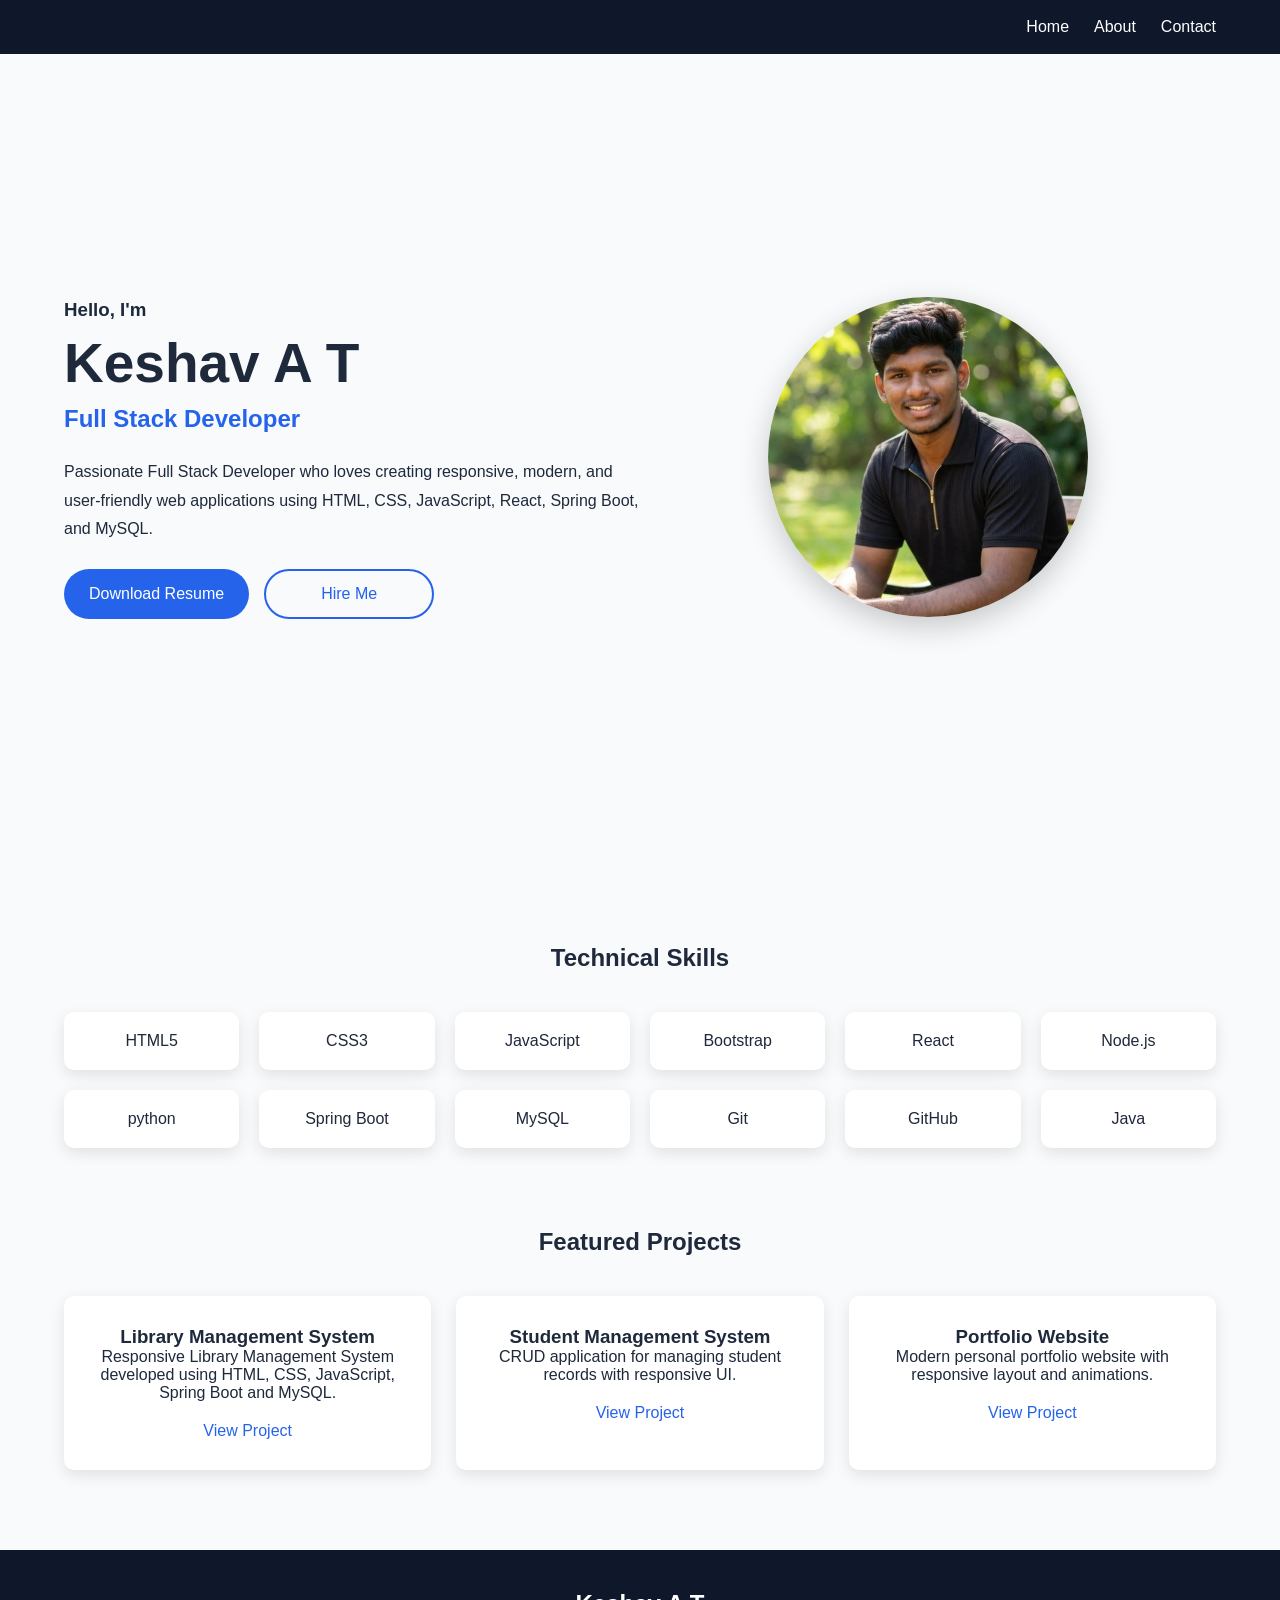
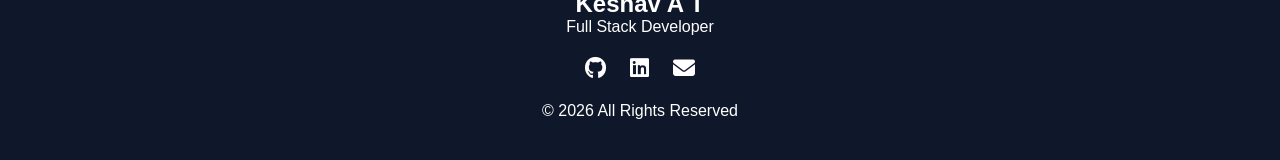
==== index.html @ 978ce95f "Initial commit" ====
<!DOCTYPE html>
<html lang="en">

<head>

<meta charset="UTF-8">
<meta name="viewport" content="width=device-width, initial-scale=1.0">

<title>Keshav Portfolio</title>

<link rel="stylesheet" href="css/style.css">

<link
href="https://cdnjs.cloudflare.com/ajax/libs/font-awesome/6.6.0/css/all.min.css"
rel="stylesheet">

</head>

<body>

<header>

<nav>
    <h2 class="logo">                    <span></span></h2>

    <ul class="nav-links">
        <li><a href="index.html" class="active">Home</a></li>
        <li><a href="about.html">About</a></li>
        <li><a href="contact.html">Contact</a></li>
    </ul>
</nav>

</header>

<section class="hero">

    <div class="hero-text">

        <h3>Hello, I'm</h3>

        <h1>Keshav A T</h1>

        <h2>Full Stack Developer</h2>

        <p>
            Passionate Full Stack Developer who loves creating responsive,
            modern, and user-friendly web applications using HTML, CSS,
            JavaScript, React, Spring Boot, and MySQL.
        </p>

        <div class="buttons">
            <a href="#" class="btn">Download Resume</a>
            <a href="contact.html" class="btn2">Hire Me</a>
        </div>

    </div>

    <div class="hero-image">
        <img src="images/profile.jpg" alt="Keshav">
    </div>

</section>


<section class="skills">

<h2>Technical Skills</h2>

<div class="skill-box">

<div class="skill">HTML5</div>

<div class="skill">CSS3</div>

<div class="skill">JavaScript</div>

<div class="skill">Bootstrap</div>

<div class="skill">React</div>

<div class="skill">Node.js</div>

<div class="skill">python</div>

<div class="skill">Spring Boot</div>

<div class="skill">MySQL</div>

<div class="skill">Git</div>

<div class="skill">GitHub</div>

<div class="skill">Java</div>

</div>

</section>


<section class="projects">

<h2>Featured Projects</h2>

<div class="project-container">

<div class="card">

<h3>Library Management System</h3>

<p>
Responsive Library Management System developed using HTML,
CSS, JavaScript, Spring Boot and MySQL.
</p>

<a href="#">View Project</a>

</div>

<div class="card">

<h3>Student Management System</h3>

<p>
CRUD application for managing student records with responsive UI.
</p>

<a href="#">View Project</a>

</div>

<div class="card">

<h3>Portfolio Website</h3>

<p>
Modern personal portfolio website with responsive layout and animations.
</p>

<a href="#">View Project</a>

</div>

</div>

</section>

<footer>

<h2>Keshav A T</h2>

<p>Full Stack Developer</p>

<div class="social">

<a href="#"><i class="fab fa-github"></i></a>

<a href="#"><i class="fab fa-linkedin"></i></a>

<a href="#"><i class="fas fa-envelope"></i></a>

</div>

<p>© 2026 All Rights Reserved</p>

</footer>

</body>

</html>
---- css/style.css ----
*{
    margin:0;
    padding:0;
    box-sizing:border-box;
    scroll-behavior:smooth;
    font-family:Arial, Helvetica, sans-serif;
}

body{
    background:#f8fafc;
    color:#1e293b;
}

header{
    background:#0f172a;
    position:sticky;
    top:0;
    z-index:1000;
}

nav{
    width:90%;
    margin:auto;
    display:flex;
    justify-content:space-between;
    align-items:center;
    padding:18px 0;
}

.logo{
    color:white;
}

.logo span{
    color:#38bdf8;
}

.nav-links{
    display:flex;
    list-style:none;
}

.nav-links li{
    margin-left:25px;
}

.nav-links a{
    color:white;
    text-decoration:none;
    transition:.3s;
}

.nav-links a:hover,
.active{
    color:#38bdf8;
}

.hero{
    display:flex;
    justify-content:space-between;
    align-items:center;
    width:90%;
    margin:auto;
    min-height:90vh;
    flex-wrap:wrap;
}

.hero-text{
    flex:1;
}

.hero-text h1{
    font-size:55px;
    margin:10px 0;
}

.hero-text h2{
    color:#2563eb;
}

.hero-text p{
    margin:25px 0;
    line-height:1.8;
}

.hero-image{
    flex:1;
    text-align:center;
}

.hero-image img{
    width:320px;
    border-radius:50%;
    box-shadow:0 10px 30px rgba(0,0,0,.2);
}

.buttons{
    display:flex;
    gap:15px;
    flex-wrap:wrap;
    align-items:center;
}

.btn,
.btn2{
    display:inline-flex;
    justify-content:center;
    align-items:center;
    min-width:170px;
    height:50px;
    text-decoration:none;
    border-radius:30px;
    padding:0 25px;
}

.btn{
    background:#2563eb;
    color:white;
}

.btn2{
    border:2px solid #2563eb;
    color:#2563eb;
}

.skills,
.projects{
    width:90%;
    margin:80px auto;
    text-align:center;
}

.skill-box{
    display:grid;
    grid-template-columns:repeat(auto-fit,minmax(150px,1fr));
    gap:20px;
    margin-top:40px;
}

.skill{
    background:white;
    padding:20px;
    border-radius:10px;
    box-shadow:0 5px 15px rgba(0,0,0,.1);
    transition:.3s;
}

.skill:hover,
.card:hover{
    transform:translateY(-8px);
}

.project-container{
    display:grid;
    grid-template-columns:repeat(auto-fit,minmax(280px,1fr));
    gap:25px;
    margin-top:40px;
}

.card{
    background:white;
    padding:30px;
    border-radius:10px;
    box-shadow:0 5px 15px rgba(0,0,0,.1);
    transition:.3s;
}

.card a{
    display:inline-block;
    margin-top:20px;
    color:#2563eb;
    text-decoration:none;
}

footer{
    background:#0f172a;
    color:white;
    text-align:center;
    padding:40px 20px;
}

.social{
    margin:20px 0;
}

.social a{
    color:white;
    margin:0 10px;
    font-size:22px;
}


@media (max-width:768px){

.hero{
    flex-direction:column-reverse;
    justify-content:center;
    align-items:center;
    text-align:center;
    padding:50px 20px;
    gap:40px;
}

.hero-text{
    width:100%;
}

.hero-image{
    width:100%;
}

.hero-image img{
    width:250px;
    max-width:100%;
}

.buttons{
    justify-content:center;
}

}
/* Contact Page */

.contact-section{

width:90%;

margin:70px auto;

text-align:center;

}

.contact-section h1{

font-size:40px;

margin-bottom:10px;

}

.contact-section p{

color:#555;

margin-bottom:40px;

}

.contact-container{

display:grid;

grid-template-columns:1fr 1fr;

gap:40px;

align-items:start;

}

.contact-info{

background:white;

padding:30px;

border-radius:15px;

box-shadow:0 5px 15px rgba(0,0,0,.1);

text-align:left;

}

.contact-info h2{

margin-bottom:20px;

color:#2563eb;

}

.contact-info p{

margin:20px 0;

font-size:18px;

}

.contact-info i{

color:#2563eb;

margin-right:10px;

width:25px;

}

.contact-form{

background:white;

padding:30px;

border-radius:15px;

box-shadow:0 5px 15px rgba(0,0,0,.1);

}

.contact-form form{

display:flex;

flex-direction:column;

}

.contact-form input,

.contact-form textarea{

padding:15px;

margin-bottom:20px;

border:1px solid #ddd;

border-radius:8px;

font-size:16px;

}

.contact-form input:focus,

.contact-form textarea:focus{

outline:none;

border-color:#2563eb;

}

.contact-form button{

background:#2563eb;

color:white;

padding:15px;

border:none;

border-radius:8px;

font-size:17px;

cursor:pointer;

transition:.3s;

}

.contact-form button:hover{

background:#1d4ed8;

}

@media(max-width:768px){

.contact-container{

grid-template-columns:1fr;

}

}
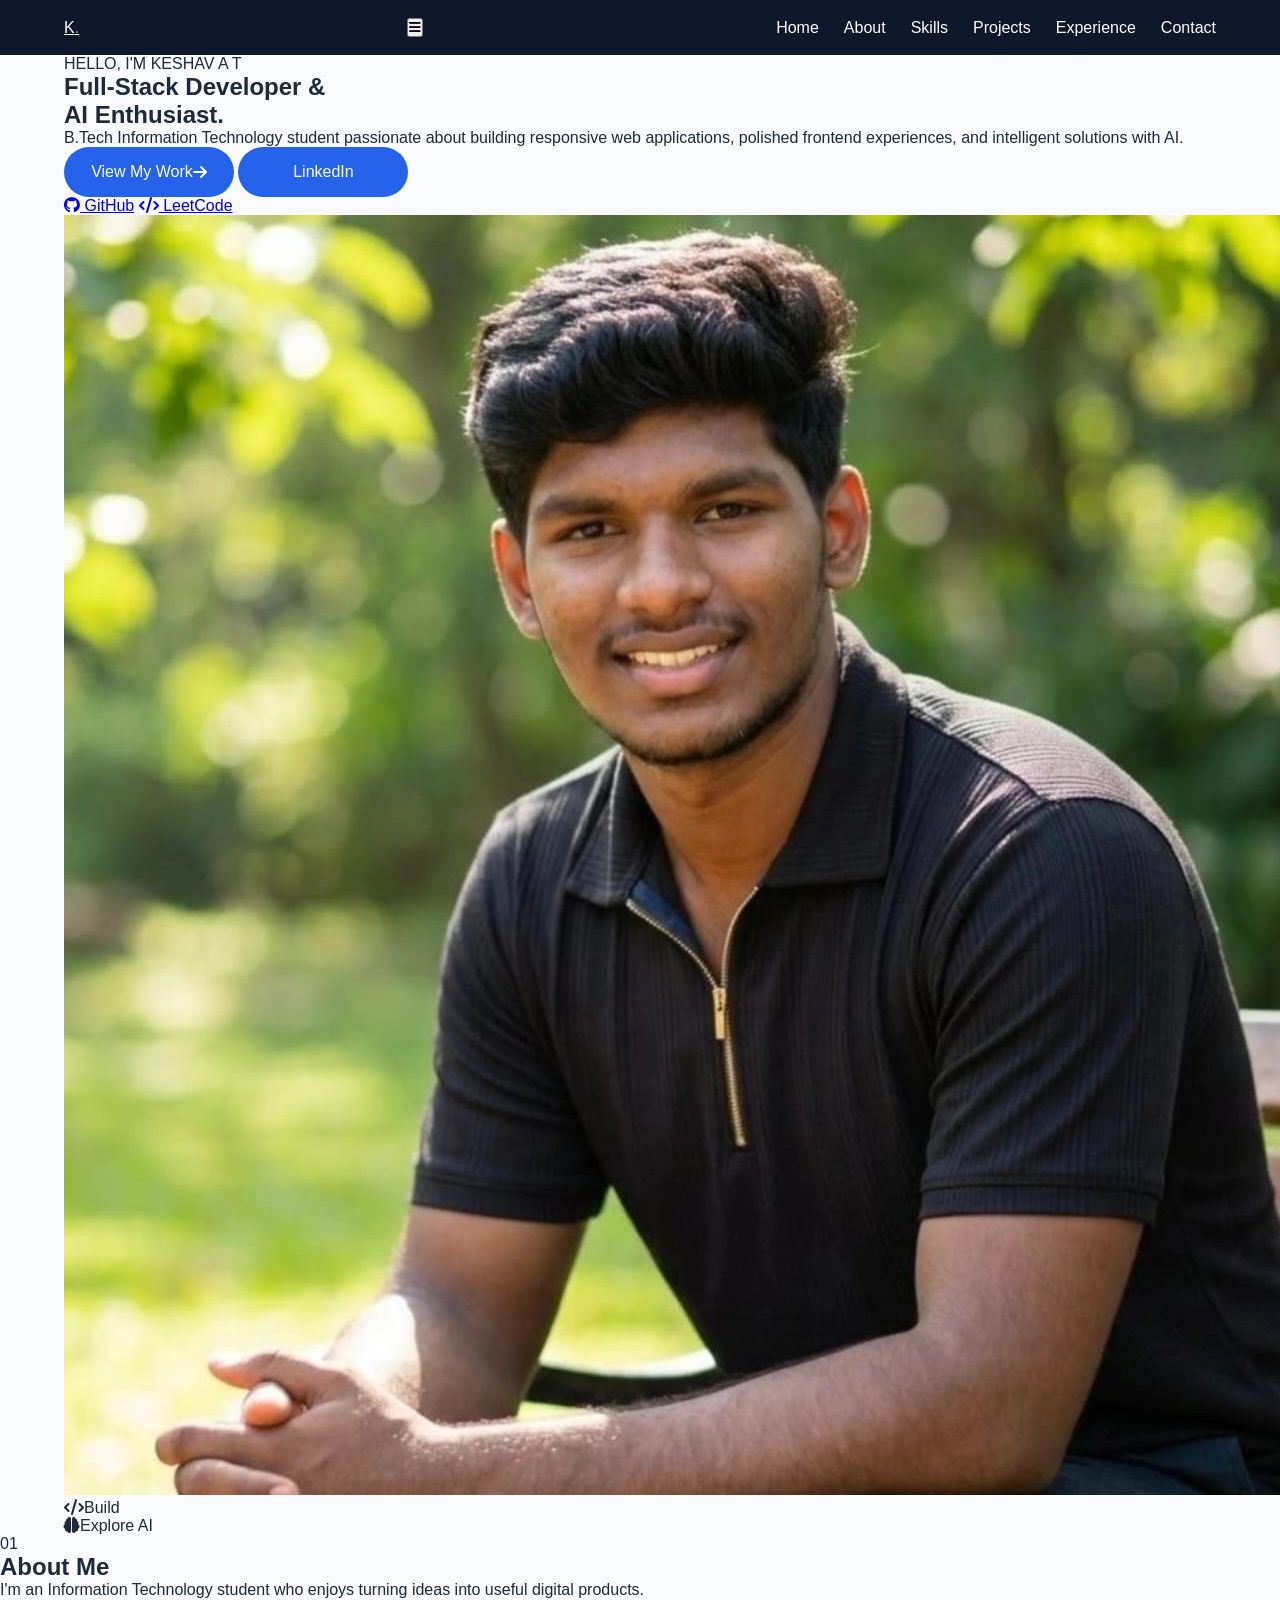
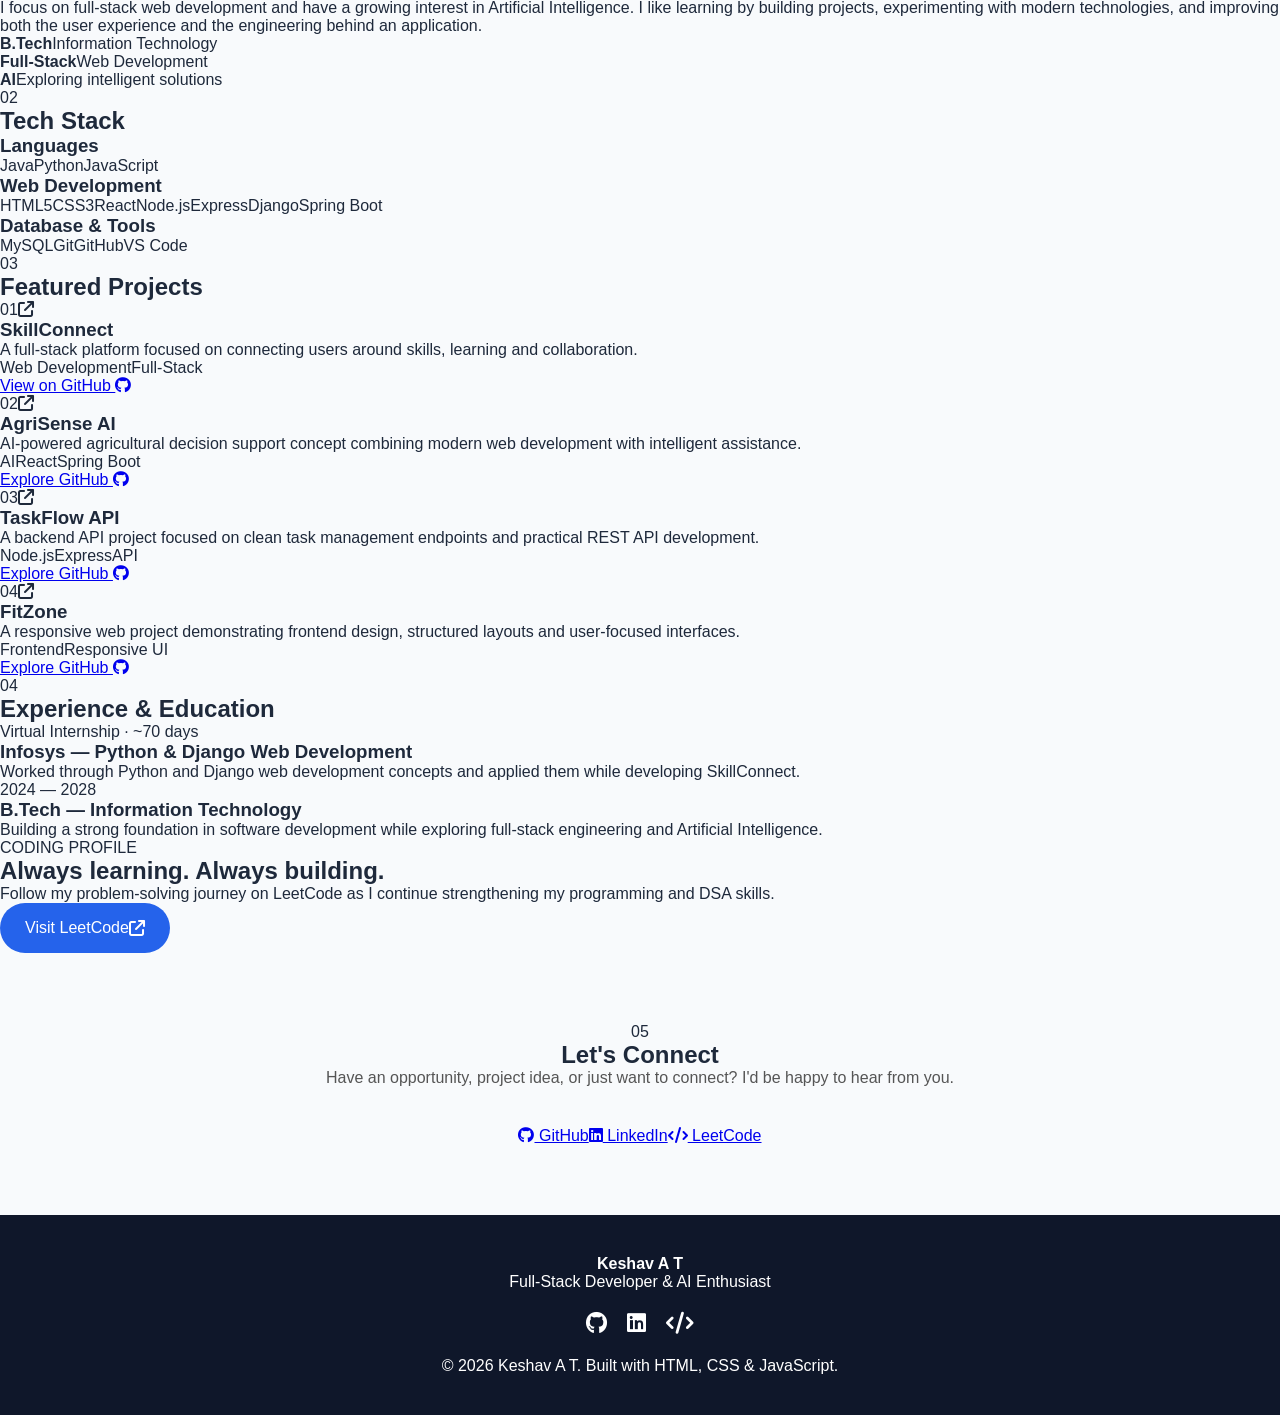
==== commit df443b2b: "feat: redesign portfolio homepage" ====
--- a/index.html
+++ b/index.html
@@ -1,169 +1,137 @@
 <!DOCTYPE html>
 <html lang="en">
+<head>
+  <meta charset="UTF-8">
+  <meta name="viewport" content="width=device-width, initial-scale=1.0">
+  <meta name="description" content="Keshav A T — Full-Stack Developer & AI Enthusiast. B.Tech Information Technology student building modern web applications and AI-powered solutions.">
+  <title>Keshav A T | Full-Stack Developer & AI Enthusiast</title>
+  <link rel="preconnect" href="https://fonts.googleapis.com">
+  <link rel="preconnect" href="https://fonts.gstatic.com" crossorigin>
+  <link href="https://fonts.googleapis.com/css2?family=Inter:wght@400;500;600;700;800&family=Space+Grotesk:wght@500;600;700&display=swap" rel="stylesheet">
+  <link rel="stylesheet" href="https://cdnjs.cloudflare.com/ajax/libs/font-awesome/6.6.0/css/all.min.css">
+  <link rel="stylesheet" href="css/style.css">
+</head>
+<body>
+  <header class="site-header">
+    <nav class="nav container">
+      <a class="logo" href="#home">K<span>.</span></a>
+      <button class="menu-toggle" aria-label="Open menu"><i class="fas fa-bars"></i></button>
+      <ul class="nav-links">
+        <li><a class="active" href="#home">Home</a></li>
+        <li><a href="#about">About</a></li>
+        <li><a href="#skills">Skills</a></li>
+        <li><a href="#projects">Projects</a></li>
+        <li><a href="#experience">Experience</a></li>
+        <li><a href="#contact">Contact</a></li>
+      </ul>
+    </nav>
+  </header>
 
-<head>
+  <main>
+    <section id="home" class="hero container">
+      <div class="hero-copy">
+        <p class="eyebrow">HELLO, I'M KESHAV A T</p>
+        <h1>Full-Stack Developer <span>&amp;</span><br>AI Enthusiast.</h1>
+        <p class="hero-description">B.Tech Information Technology student passionate about building responsive web applications, polished frontend experiences, and intelligent solutions with AI.</p>
+        <div class="hero-actions">
+          <a href="#projects" class="btn primary">View My Work <i class="fas fa-arrow-right"></i></a>
+          <a href="https://www.linkedin.com/in/keshav-thangaraj/" target="_blank" rel="noopener" class="btn secondary">LinkedIn</a>
+        </div>
+        <div class="quick-links">
+          <a href="https://github.com/keshav1407" target="_blank" rel="noopener"><i class="fab fa-github"></i> GitHub</a>
+          <a href="https://leetcode.com/u/itz_kshvx_7/" target="_blank" rel="noopener"><i class="fas fa-code"></i> LeetCode</a>
+        </div>
+      </div>
+      <div class="hero-visual">
+        <div class="glow"></div>
+        <div class="profile-frame">
+          <img src="images/profile.jpg" alt="Keshav A T">
+        </div>
+        <div class="floating-card card-one"><i class="fas fa-code"></i><span>Build</span></div>
+        <div class="floating-card card-two"><i class="fas fa-brain"></i><span>Explore AI</span></div>
+      </div>
+    </section>
 
-<meta charset="UTF-8">
-<meta name="viewport" content="width=device-width, initial-scale=1.0">
+    <section id="about" class="section container">
+      <div class="section-heading"><span>01</span><h2>About Me</h2></div>
+      <div class="about-grid">
+        <div>
+          <p class="lead">I'm an Information Technology student who enjoys turning ideas into useful digital products.</p>
+          <p>I focus on full-stack web development and have a growing interest in Artificial Intelligence. I like learning by building projects, experimenting with modern technologies, and improving both the user experience and the engineering behind an application.</p>
+        </div>
+        <div class="about-stats">
+          <div><strong>B.Tech</strong><span>Information Technology</span></div>
+          <div><strong>Full-Stack</strong><span>Web Development</span></div>
+          <div><strong>AI</strong><span>Exploring intelligent solutions</span></div>
+        </div>
+      </div>
+    </section>
 
-<title>Keshav Portfolio</title>
+    <section id="skills" class="section container">
+      <div class="section-heading"><span>02</span><h2>Tech Stack</h2></div>
+      <div class="skills-grid">
+        <div class="skill-group"><h3>Languages</h3><div class="chips"><span>Java</span><span>Python</span><span>JavaScript</span></div></div>
+        <div class="skill-group"><h3>Web Development</h3><div class="chips"><span>HTML5</span><span>CSS3</span><span>React</span><span>Node.js</span><span>Express</span><span>Django</span><span>Spring Boot</span></div></div>
+        <div class="skill-group"><h3>Database & Tools</h3><div class="chips"><span>MySQL</span><span>Git</span><span>GitHub</span><span>VS Code</span></div></div>
+      </div>
+    </section>
 
-<link rel="stylesheet" href="css/style.css">
+    <section id="projects" class="section container">
+      <div class="section-heading"><span>03</span><h2>Featured Projects</h2></div>
+      <div class="project-grid">
+        <article class="project-card featured">
+          <div class="project-top"><span class="project-number">01</span><i class="fas fa-arrow-up-right-from-square"></i></div>
+          <h3>SkillConnect</h3>
+          <p>A full-stack platform focused on connecting users around skills, learning and collaboration.</p>
+          <div class="project-tags"><span>Web Development</span><span>Full-Stack</span></div>
+          <a href="https://github.com/keshav1407/skillconnect" target="_blank" rel="noopener">View on GitHub <i class="fab fa-github"></i></a>
+        </article>
+        <article class="project-card">
+          <div class="project-top"><span class="project-number">02</span><i class="fas fa-arrow-up-right-from-square"></i></div>
+          <h3>AgriSense AI</h3>
+          <p>AI-powered agricultural decision support concept combining modern web development with intelligent assistance.</p>
+          <div class="project-tags"><span>AI</span><span>React</span><span>Spring Boot</span></div>
+          <a href="https://github.com/keshav1407" target="_blank" rel="noopener">Explore GitHub <i class="fab fa-github"></i></a>
+        </article>
+        <article class="project-card">
+          <div class="project-top"><span class="project-number">03</span><i class="fas fa-arrow-up-right-from-square"></i></div>
+          <h3>TaskFlow API</h3>
+          <p>A backend API project focused on clean task management endpoints and practical REST API development.</p>
+          <div class="project-tags"><span>Node.js</span><span>Express</span><span>API</span></div>
+          <a href="https://github.com/keshav1407" target="_blank" rel="noopener">Explore GitHub <i class="fab fa-github"></i></a>
+        </article>
+        <article class="project-card">
+          <div class="project-top"><span class="project-number">04</span><i class="fas fa-arrow-up-right-from-square"></i></div>
+          <h3>FitZone</h3>
+          <p>A responsive web project demonstrating frontend design, structured layouts and user-focused interfaces.</p>
+          <div class="project-tags"><span>Frontend</span><span>Responsive UI</span></div>
+          <a href="https://github.com/keshav1407" target="_blank" rel="noopener">Explore GitHub <i class="fab fa-github"></i></a>
+        </article>
+      </div>
+    </section>
 
-<link
-href="https://cdnjs.cloudflare.com/ajax/libs/font-awesome/6.6.0/css/all.min.css"
-rel="stylesheet">
+    <section id="experience" class="section container">
+      <div class="section-heading"><span>04</span><h2>Experience & Education</h2></div>
+      <div class="timeline">
+        <article class="timeline-item"><div class="timeline-dot"></div><div><span class="muted">Virtual Internship · ~70 days</span><h3>Infosys — Python & Django Web Development</h3><p>Worked through Python and Django web development concepts and applied them while developing SkillConnect.</p></div></article>
+        <article class="timeline-item"><div class="timeline-dot"></div><div><span class="muted">2024 — 2028</span><h3>B.Tech — Information Technology</h3><p>Building a strong foundation in software development while exploring full-stack engineering and Artificial Intelligence.</p></div></article>
+      </div>
+    </section>
 
-</head>
+    <section class="section container coding-section">
+      <div class="coding-card">
+        <div><span class="eyebrow">CODING PROFILE</span><h2>Always learning. Always building.</h2><p>Follow my problem-solving journey on LeetCode as I continue strengthening my programming and DSA skills.</p></div>
+        <a class="btn primary" href="https://leetcode.com/u/itz_kshvx_7/" target="_blank" rel="noopener">Visit LeetCode <i class="fas fa-arrow-up-right-from-square"></i></a>
+      </div>
+    </section>
 
-<body>
+    <section id="contact" class="section container contact-section">
+      <div class="section-heading"><span>05</span><h2>Let's Connect</h2></div>
+      <div class="contact-card"><p>Have an opportunity, project idea, or just want to connect? I'd be happy to hear from you.</p><div class="contact-links"><a href="https://github.com/keshav1407" target="_blank" rel="noopener"><i class="fab fa-github"></i> GitHub</a><a href="https://www.linkedin.com/in/keshav-thangaraj/" target="_blank" rel="noopener"><i class="fab fa-linkedin"></i> LinkedIn</a><a href="https://leetcode.com/u/itz_kshvx_7/" target="_blank" rel="noopener"><i class="fas fa-code"></i> LeetCode</a></div></div>
+    </section>
+  </main>
 
-<header>
-
-<nav>
-    <h2 class="logo">                    <span></span></h2>
-
-    <ul class="nav-links">
-        <li><a href="index.html" class="active">Home</a></li>
-        <li><a href="about.html">About</a></li>
-        <li><a href="contact.html">Contact</a></li>
-    </ul>
-</nav>
-
-</header>
-
-<section class="hero">
-
-    <div class="hero-text">
-
-        <h3>Hello, I'm</h3>
-
-        <h1>Keshav A T</h1>
-
-        <h2>Full Stack Developer</h2>
-
-        <p>
-            Passionate Full Stack Developer who loves creating responsive,
-            modern, and user-friendly web applications using HTML, CSS,
-            JavaScript, React, Spring Boot, and MySQL.
-        </p>
-
-        <div class="buttons">
-            <a href="#" class="btn">Download Resume</a>
-            <a href="contact.html" class="btn2">Hire Me</a>
-        </div>
-
-    </div>
-
-    <div class="hero-image">
-        <img src="images/profile.jpg" alt="Keshav">
-    </div>
-
-</section>
-
-
-<section class="skills">
-
-<h2>Technical Skills</h2>
-
-<div class="skill-box">
-
-<div class="skill">HTML5</div>
-
-<div class="skill">CSS3</div>
-
-<div class="skill">JavaScript</div>
-
-<div class="skill">Bootstrap</div>
-
-<div class="skill">React</div>
-
-<div class="skill">Node.js</div>
-
-<div class="skill">python</div>
-
-<div class="skill">Spring Boot</div>
-
-<div class="skill">MySQL</div>
-
-<div class="skill">Git</div>
-
-<div class="skill">GitHub</div>
-
-<div class="skill">Java</div>
-
-</div>
-
-</section>
-
-
-<section class="projects">
-
-<h2>Featured Projects</h2>
-
-<div class="project-container">
-
-<div class="card">
-
-<h3>Library Management System</h3>
-
-<p>
-Responsive Library Management System developed using HTML,
-CSS, JavaScript, Spring Boot and MySQL.
-</p>
-
-<a href="#">View Project</a>
-
-</div>
-
-<div class="card">
-
-<h3>Student Management System</h3>
-
-<p>
-CRUD application for managing student records with responsive UI.
-</p>
-
-<a href="#">View Project</a>
-
-</div>
-
-<div class="card">
-
-<h3>Portfolio Website</h3>
-
-<p>
-Modern personal portfolio website with responsive layout and animations.
-</p>
-
-<a href="#">View Project</a>
-
-</div>
-
-</div>
-
-</section>
-
-<footer>
-
-<h2>Keshav A T</h2>
-
-<p>Full Stack Developer</p>
-
-<div class="social">
-
-<a href="#"><i class="fab fa-github"></i></a>
-
-<a href="#"><i class="fab fa-linkedin"></i></a>
-
-<a href="#"><i class="fas fa-envelope"></i></a>
-
-</div>
-
-<p>© 2026 All Rights Reserved</p>
-
-</footer>
-
+  <footer><div class="container footer-inner"><div><strong>Keshav A T</strong><p>Full-Stack Developer & AI Enthusiast</p></div><div class="social"><a href="https://github.com/keshav1407" target="_blank" rel="noopener"><i class="fab fa-github"></i></a><a href="https://www.linkedin.com/in/keshav-thangaraj/" target="_blank" rel="noopener"><i class="fab fa-linkedin"></i></a><a href="https://leetcode.com/u/itz_kshvx_7/" target="_blank" rel="noopener"><i class="fas fa-code"></i></a></div></div><p class="copyright">© 2026 Keshav A T. Built with HTML, CSS & JavaScript.</p></footer>
+  <script src="js/script.js"></script>
 </body>
-
 </html>
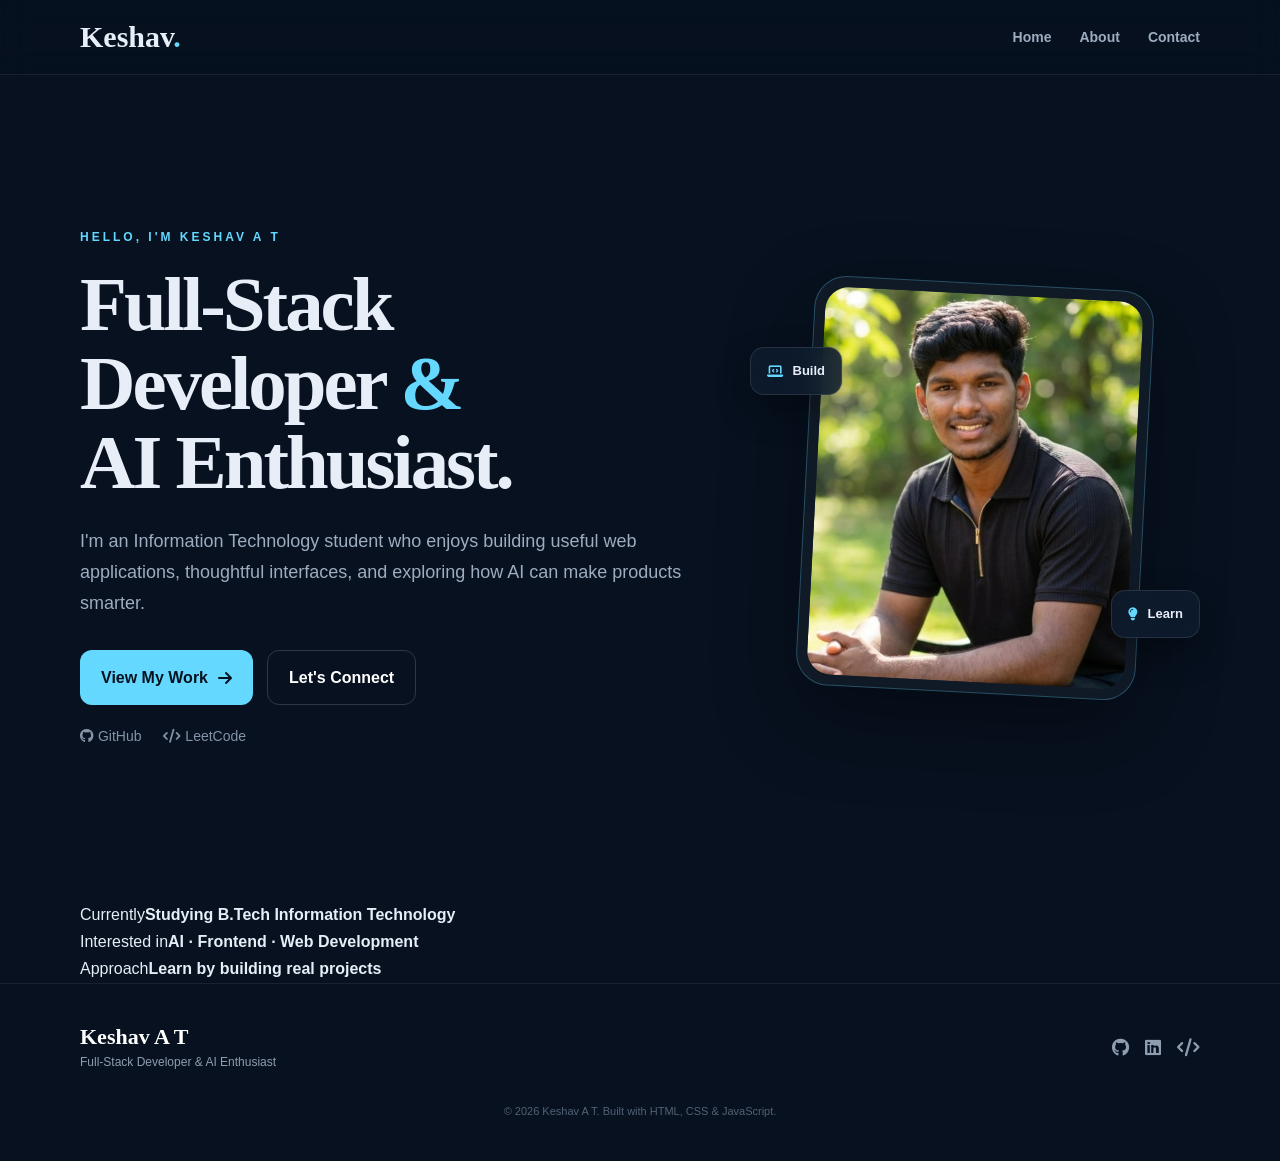
==== commit 096634fe: "redesign: make home a dedicated light-theme page" ====
--- a/index.html
+++ b/index.html
@@ -3,135 +3,20 @@
 <head>
   <meta charset="UTF-8">
   <meta name="viewport" content="width=device-width, initial-scale=1.0">
-  <meta name="description" content="Keshav A T — Full-Stack Developer & AI Enthusiast. B.Tech Information Technology student building modern web applications and AI-powered solutions.">
-  <title>Keshav A T | Full-Stack Developer & AI Enthusiast</title>
+  <meta name="description" content="Keshav A T — Full-Stack Developer & AI Enthusiast.">
+  <title>Keshav A T | Home</title>
   <link rel="preconnect" href="https://fonts.googleapis.com">
   <link rel="preconnect" href="https://fonts.gstatic.com" crossorigin>
-  <link href="https://fonts.googleapis.com/css2?family=Inter:wght@400;500;600;700;800&family=Space+Grotesk:wght@500;600;700&display=swap" rel="stylesheet">
+  <link href="https://fonts.googleapis.com/css2?family=DM+Sans:wght@400;500;600;700&family=Manrope:wght@600;700;800&display=swap" rel="stylesheet">
   <link rel="stylesheet" href="https://cdnjs.cloudflare.com/ajax/libs/font-awesome/6.6.0/css/all.min.css">
   <link rel="stylesheet" href="css/style.css">
 </head>
 <body>
-  <header class="site-header">
-    <nav class="nav container">
-      <a class="logo" href="#home">K<span>.</span></a>
-      <button class="menu-toggle" aria-label="Open menu"><i class="fas fa-bars"></i></button>
-      <ul class="nav-links">
-        <li><a class="active" href="#home">Home</a></li>
-        <li><a href="#about">About</a></li>
-        <li><a href="#skills">Skills</a></li>
-        <li><a href="#projects">Projects</a></li>
-        <li><a href="#experience">Experience</a></li>
-        <li><a href="#contact">Contact</a></li>
-      </ul>
-    </nav>
-  </header>
-
-  <main>
-    <section id="home" class="hero container">
-      <div class="hero-copy">
-        <p class="eyebrow">HELLO, I'M KESHAV A T</p>
-        <h1>Full-Stack Developer <span>&amp;</span><br>AI Enthusiast.</h1>
-        <p class="hero-description">B.Tech Information Technology student passionate about building responsive web applications, polished frontend experiences, and intelligent solutions with AI.</p>
-        <div class="hero-actions">
-          <a href="#projects" class="btn primary">View My Work <i class="fas fa-arrow-right"></i></a>
-          <a href="https://www.linkedin.com/in/keshav-thangaraj/" target="_blank" rel="noopener" class="btn secondary">LinkedIn</a>
-        </div>
-        <div class="quick-links">
-          <a href="https://github.com/keshav1407" target="_blank" rel="noopener"><i class="fab fa-github"></i> GitHub</a>
-          <a href="https://leetcode.com/u/itz_kshvx_7/" target="_blank" rel="noopener"><i class="fas fa-code"></i> LeetCode</a>
-        </div>
-      </div>
-      <div class="hero-visual">
-        <div class="glow"></div>
-        <div class="profile-frame">
-          <img src="images/profile.jpg" alt="Keshav A T">
-        </div>
-        <div class="floating-card card-one"><i class="fas fa-code"></i><span>Build</span></div>
-        <div class="floating-card card-two"><i class="fas fa-brain"></i><span>Explore AI</span></div>
-      </div>
-    </section>
-
-    <section id="about" class="section container">
-      <div class="section-heading"><span>01</span><h2>About Me</h2></div>
-      <div class="about-grid">
-        <div>
-          <p class="lead">I'm an Information Technology student who enjoys turning ideas into useful digital products.</p>
-          <p>I focus on full-stack web development and have a growing interest in Artificial Intelligence. I like learning by building projects, experimenting with modern technologies, and improving both the user experience and the engineering behind an application.</p>
-        </div>
-        <div class="about-stats">
-          <div><strong>B.Tech</strong><span>Information Technology</span></div>
-          <div><strong>Full-Stack</strong><span>Web Development</span></div>
-          <div><strong>AI</strong><span>Exploring intelligent solutions</span></div>
-        </div>
-      </div>
-    </section>
-
-    <section id="skills" class="section container">
-      <div class="section-heading"><span>02</span><h2>Tech Stack</h2></div>
-      <div class="skills-grid">
-        <div class="skill-group"><h3>Languages</h3><div class="chips"><span>Java</span><span>Python</span><span>JavaScript</span></div></div>
-        <div class="skill-group"><h3>Web Development</h3><div class="chips"><span>HTML5</span><span>CSS3</span><span>React</span><span>Node.js</span><span>Express</span><span>Django</span><span>Spring Boot</span></div></div>
-        <div class="skill-group"><h3>Database & Tools</h3><div class="chips"><span>MySQL</span><span>Git</span><span>GitHub</span><span>VS Code</span></div></div>
-      </div>
-    </section>
-
-    <section id="projects" class="section container">
-      <div class="section-heading"><span>03</span><h2>Featured Projects</h2></div>
-      <div class="project-grid">
-        <article class="project-card featured">
-          <div class="project-top"><span class="project-number">01</span><i class="fas fa-arrow-up-right-from-square"></i></div>
-          <h3>SkillConnect</h3>
-          <p>A full-stack platform focused on connecting users around skills, learning and collaboration.</p>
-          <div class="project-tags"><span>Web Development</span><span>Full-Stack</span></div>
-          <a href="https://github.com/keshav1407/skillconnect" target="_blank" rel="noopener">View on GitHub <i class="fab fa-github"></i></a>
-        </article>
-        <article class="project-card">
-          <div class="project-top"><span class="project-number">02</span><i class="fas fa-arrow-up-right-from-square"></i></div>
-          <h3>AgriSense AI</h3>
-          <p>AI-powered agricultural decision support concept combining modern web development with intelligent assistance.</p>
-          <div class="project-tags"><span>AI</span><span>React</span><span>Spring Boot</span></div>
-          <a href="https://github.com/keshav1407" target="_blank" rel="noopener">Explore GitHub <i class="fab fa-github"></i></a>
-        </article>
-        <article class="project-card">
-          <div class="project-top"><span class="project-number">03</span><i class="fas fa-arrow-up-right-from-square"></i></div>
-          <h3>TaskFlow API</h3>
-          <p>A backend API project focused on clean task management endpoints and practical REST API development.</p>
-          <div class="project-tags"><span>Node.js</span><span>Express</span><span>API</span></div>
-          <a href="https://github.com/keshav1407" target="_blank" rel="noopener">Explore GitHub <i class="fab fa-github"></i></a>
-        </article>
-        <article class="project-card">
-          <div class="project-top"><span class="project-number">04</span><i class="fas fa-arrow-up-right-from-square"></i></div>
-          <h3>FitZone</h3>
-          <p>A responsive web project demonstrating frontend design, structured layouts and user-focused interfaces.</p>
-          <div class="project-tags"><span>Frontend</span><span>Responsive UI</span></div>
-          <a href="https://github.com/keshav1407" target="_blank" rel="noopener">Explore GitHub <i class="fab fa-github"></i></a>
-        </article>
-      </div>
-    </section>
-
-    <section id="experience" class="section container">
-      <div class="section-heading"><span>04</span><h2>Experience & Education</h2></div>
-      <div class="timeline">
-        <article class="timeline-item"><div class="timeline-dot"></div><div><span class="muted">Virtual Internship · ~70 days</span><h3>Infosys — Python & Django Web Development</h3><p>Worked through Python and Django web development concepts and applied them while developing SkillConnect.</p></div></article>
-        <article class="timeline-item"><div class="timeline-dot"></div><div><span class="muted">2024 — 2028</span><h3>B.Tech — Information Technology</h3><p>Building a strong foundation in software development while exploring full-stack engineering and Artificial Intelligence.</p></div></article>
-      </div>
-    </section>
-
-    <section class="section container coding-section">
-      <div class="coding-card">
-        <div><span class="eyebrow">CODING PROFILE</span><h2>Always learning. Always building.</h2><p>Follow my problem-solving journey on LeetCode as I continue strengthening my programming and DSA skills.</p></div>
-        <a class="btn primary" href="https://leetcode.com/u/itz_kshvx_7/" target="_blank" rel="noopener">Visit LeetCode <i class="fas fa-arrow-up-right-from-square"></i></a>
-      </div>
-    </section>
-
-    <section id="contact" class="section container contact-section">
-      <div class="section-heading"><span>05</span><h2>Let's Connect</h2></div>
-      <div class="contact-card"><p>Have an opportunity, project idea, or just want to connect? I'd be happy to hear from you.</p><div class="contact-links"><a href="https://github.com/keshav1407" target="_blank" rel="noopener"><i class="fab fa-github"></i> GitHub</a><a href="https://www.linkedin.com/in/keshav-thangaraj/" target="_blank" rel="noopener"><i class="fab fa-linkedin"></i> LinkedIn</a><a href="https://leetcode.com/u/itz_kshvx_7/" target="_blank" rel="noopener"><i class="fas fa-code"></i> LeetCode</a></div></div>
-    </section>
-  </main>
-
-  <footer><div class="container footer-inner"><div><strong>Keshav A T</strong><p>Full-Stack Developer & AI Enthusiast</p></div><div class="social"><a href="https://github.com/keshav1407" target="_blank" rel="noopener"><i class="fab fa-github"></i></a><a href="https://www.linkedin.com/in/keshav-thangaraj/" target="_blank" rel="noopener"><i class="fab fa-linkedin"></i></a><a href="https://leetcode.com/u/itz_kshvx_7/" target="_blank" rel="noopener"><i class="fas fa-code"></i></a></div></div><p class="copyright">© 2026 Keshav A T. Built with HTML, CSS & JavaScript.</p></footer>
-  <script src="js/script.js"></script>
-</body>
-</html>+<header class="site-header"><nav class="nav container"><a class="logo" href="index.html">Keshav<span>.</span></a><button class="menu-toggle" aria-label="Open menu"><i class="fas fa-bars"></i></button><ul class="nav-links"><li><a class="active" href="index.html">Home</a></li><li><a href="about.html">About</a></li><li><a href="contact.html">Contact</a></li></ul></nav></header>
+<main>
+<section class="hero container"><div class="hero-copy"><p class="eyebrow">HELLO, I'M KESHAV A T</p><h1>Full-Stack Developer <span>&amp;</span><br>AI Enthusiast.</h1><p class="hero-description">I'm an Information Technology student who enjoys building useful web applications, thoughtful interfaces, and exploring how AI can make products smarter.</p><div class="hero-actions"><a href="about.html#projects" class="btn primary">View My Work <i class="fas fa-arrow-right"></i></a><a href="contact.html" class="btn secondary">Let's Connect</a></div><div class="quick-links"><a href="https://github.com/keshav1407" target="_blank" rel="noopener"><i class="fab fa-github"></i> GitHub</a><a href="https://leetcode.com/u/itz_kshvx_7/" target="_blank" rel="noopener"><i class="fas fa-code"></i> LeetCode</a></div></div><div class="hero-visual"><div class="profile-frame"><img src="images/profile.jpg" alt="Keshav A T"></div><div class="floating-card card-one"><i class="fas fa-laptop-code"></i><span>Build</span></div><div class="floating-card card-two"><i class="fas fa-lightbulb"></i><span>Learn</span></div></div></section>
+<section class="intro-strip"><div class="container intro-grid"><div><span>Currently</span><strong>Studying B.Tech Information Technology</strong></div><div><span>Interested in</span><strong>AI · Frontend · Web Development</strong></div><div><span>Approach</span><strong>Learn by building real projects</strong></div></div></section>
+</main>
+<footer><div class="container footer-inner"><div><strong>Keshav A T</strong><p>Full-Stack Developer & AI Enthusiast</p></div><div class="social"><a href="https://github.com/keshav1407" target="_blank" rel="noopener"><i class="fab fa-github"></i></a><a href="https://www.linkedin.com/in/keshav-thangaraj/" target="_blank" rel="noopener"><i class="fab fa-linkedin"></i></a><a href="https://leetcode.com/u/itz_kshvx_7/" target="_blank" rel="noopener"><i class="fas fa-code"></i></a></div></div><p class="copyright">© 2026 Keshav A T. Built with HTML, CSS & JavaScript.</p></footer>
+<script src="js/script.js"></script>
+</body></html>
--- a/css/style.css
+++ b/css/style.css
@@ -1,382 +1 @@
-*{
-    margin:0;
-    padding:0;
-    box-sizing:border-box;
-    scroll-behavior:smooth;
-    font-family:Arial, Helvetica, sans-serif;
-}
-
-body{
-    background:#f8fafc;
-    color:#1e293b;
-}
-
-header{
-    background:#0f172a;
-    position:sticky;
-    top:0;
-    z-index:1000;
-}
-
-nav{
-    width:90%;
-    margin:auto;
-    display:flex;
-    justify-content:space-between;
-    align-items:center;
-    padding:18px 0;
-}
-
-.logo{
-    color:white;
-}
-
-.logo span{
-    color:#38bdf8;
-}
-
-.nav-links{
-    display:flex;
-    list-style:none;
-}
-
-.nav-links li{
-    margin-left:25px;
-}
-
-.nav-links a{
-    color:white;
-    text-decoration:none;
-    transition:.3s;
-}
-
-.nav-links a:hover,
-.active{
-    color:#38bdf8;
-}
-
-.hero{
-    display:flex;
-    justify-content:space-between;
-    align-items:center;
-    width:90%;
-    margin:auto;
-    min-height:90vh;
-    flex-wrap:wrap;
-}
-
-.hero-text{
-    flex:1;
-}
-
-.hero-text h1{
-    font-size:55px;
-    margin:10px 0;
-}
-
-.hero-text h2{
-    color:#2563eb;
-}
-
-.hero-text p{
-    margin:25px 0;
-    line-height:1.8;
-}
-
-.hero-image{
-    flex:1;
-    text-align:center;
-}
-
-.hero-image img{
-    width:320px;
-    border-radius:50%;
-    box-shadow:0 10px 30px rgba(0,0,0,.2);
-}
-
-.buttons{
-    display:flex;
-    gap:15px;
-    flex-wrap:wrap;
-    align-items:center;
-}
-
-.btn,
-.btn2{
-    display:inline-flex;
-    justify-content:center;
-    align-items:center;
-    min-width:170px;
-    height:50px;
-    text-decoration:none;
-    border-radius:30px;
-    padding:0 25px;
-}
-
-.btn{
-    background:#2563eb;
-    color:white;
-}
-
-.btn2{
-    border:2px solid #2563eb;
-    color:#2563eb;
-}
-
-.skills,
-.projects{
-    width:90%;
-    margin:80px auto;
-    text-align:center;
-}
-
-.skill-box{
-    display:grid;
-    grid-template-columns:repeat(auto-fit,minmax(150px,1fr));
-    gap:20px;
-    margin-top:40px;
-}
-
-.skill{
-    background:white;
-    padding:20px;
-    border-radius:10px;
-    box-shadow:0 5px 15px rgba(0,0,0,.1);
-    transition:.3s;
-}
-
-.skill:hover,
-.card:hover{
-    transform:translateY(-8px);
-}
-
-.project-container{
-    display:grid;
-    grid-template-columns:repeat(auto-fit,minmax(280px,1fr));
-    gap:25px;
-    margin-top:40px;
-}
-
-.card{
-    background:white;
-    padding:30px;
-    border-radius:10px;
-    box-shadow:0 5px 15px rgba(0,0,0,.1);
-    transition:.3s;
-}
-
-.card a{
-    display:inline-block;
-    margin-top:20px;
-    color:#2563eb;
-    text-decoration:none;
-}
-
-footer{
-    background:#0f172a;
-    color:white;
-    text-align:center;
-    padding:40px 20px;
-}
-
-.social{
-    margin:20px 0;
-}
-
-.social a{
-    color:white;
-    margin:0 10px;
-    font-size:22px;
-}
-
-
-@media (max-width:768px){
-
-.hero{
-    flex-direction:column-reverse;
-    justify-content:center;
-    align-items:center;
-    text-align:center;
-    padding:50px 20px;
-    gap:40px;
-}
-
-.hero-text{
-    width:100%;
-}
-
-.hero-image{
-    width:100%;
-}
-
-.hero-image img{
-    width:250px;
-    max-width:100%;
-}
-
-.buttons{
-    justify-content:center;
-}
-
-}
-/* Contact Page */
-
-.contact-section{
-
-width:90%;
-
-margin:70px auto;
-
-text-align:center;
-
-}
-
-.contact-section h1{
-
-font-size:40px;
-
-margin-bottom:10px;
-
-}
-
-.contact-section p{
-
-color:#555;
-
-margin-bottom:40px;
-
-}
-
-.contact-container{
-
-display:grid;
-
-grid-template-columns:1fr 1fr;
-
-gap:40px;
-
-align-items:start;
-
-}
-
-.contact-info{
-
-background:white;
-
-padding:30px;
-
-border-radius:15px;
-
-box-shadow:0 5px 15px rgba(0,0,0,.1);
-
-text-align:left;
-
-}
-
-.contact-info h2{
-
-margin-bottom:20px;
-
-color:#2563eb;
-
-}
-
-.contact-info p{
-
-margin:20px 0;
-
-font-size:18px;
-
-}
-
-.contact-info i{
-
-color:#2563eb;
-
-margin-right:10px;
-
-width:25px;
-
-}
-
-.contact-form{
-
-background:white;
-
-padding:30px;
-
-border-radius:15px;
-
-box-shadow:0 5px 15px rgba(0,0,0,.1);
-
-}
-
-.contact-form form{
-
-display:flex;
-
-flex-direction:column;
-
-}
-
-.contact-form input,
-
-.contact-form textarea{
-
-padding:15px;
-
-margin-bottom:20px;
-
-border:1px solid #ddd;
-
-border-radius:8px;
-
-font-size:16px;
-
-}
-
-.contact-form input:focus,
-
-.contact-form textarea:focus{
-
-outline:none;
-
-border-color:#2563eb;
-
-}
-
-.contact-form button{
-
-background:#2563eb;
-
-color:white;
-
-padding:15px;
-
-border:none;
-
-border-radius:8px;
-
-font-size:17px;
-
-cursor:pointer;
-
-transition:.3s;
-
-}
-
-.contact-form button:hover{
-
-background:#1d4ed8;
-
-}
-
-@media(max-width:768px){
-
-.contact-container{
-
-grid-template-columns:1fr;
-
-}
-
-}+*{margin:0;padding:0;box-sizing:border-box;scroll-behavior:smooth}html{scroll-padding-top:80px}body{font-family:Inter,Arial,sans-serif;background:#07111f;color:#e7eef8;line-height:1.7}a{color:inherit}.container{width:min(1120px,90%);margin:auto}.site-header{position:sticky;top:0;z-index:1000;background:rgba(7,17,31,.84);backdrop-filter:blur(16px);border-bottom:1px solid rgba(255,255,255,.07)}.nav{min-height:74px;display:flex;align-items:center;justify-content:space-between}.logo{font:700 30px 'Space Grotesk';text-decoration:none}.logo span,.hero h1 span{color:#64d8ff}.nav-links{display:flex;gap:28px;list-style:none}.nav-links a{text-decoration:none;color:#9eacc0;font-weight:600;font-size:14px;transition:.25s}.nav-links a:hover,.nav-links a.active{color:#fff}.menu-toggle{display:none;background:none;border:0;color:#fff;font-size:22px}.hero{min-height:calc(100vh - 74px);display:grid;grid-template-columns:1.15fr .85fr;align-items:center;gap:60px;padding:80px 0}.eyebrow{font-size:12px;letter-spacing:3px;font-weight:800;color:#64d8ff}.hero h1{font:700 clamp(46px,6vw,78px)/1.03 'Space Grotesk';letter-spacing:-3px;margin:18px 0 24px}.hero-description{max-width:650px;color:#9eacc0;font-size:18px}.hero-actions{display:flex;gap:14px;flex-wrap:wrap;margin:32px 0 20px}.btn{display:inline-flex;align-items:center;justify-content:center;gap:10px;text-decoration:none;padding:13px 21px;border-radius:12px;font-weight:700;transition:.25s}.btn.primary{background:#64d8ff;color:#07111f}.btn.primary:hover{transform:translateY(-3px);box-shadow:0 14px 35px rgba(100,216,255,.2)}.btn.secondary{border:1px solid rgba(255,255,255,.16);color:#fff}.btn.secondary:hover{background:rgba(255,255,255,.06)}.quick-links{display:flex;gap:22px;color:#8493a8;font-size:14px}.quick-links a{text-decoration:none}.quick-links a:hover{color:#64d8ff}.hero-visual{position:relative;min-height:470px;display:grid;place-items:center}.glow{position:absolute;width:330px;height:330px;border-radius:50%;background:rgba(100,216,255,.11);filter:blur(50px)}.profile-frame{position:relative;width:340px;height:410px;border:1px solid rgba(100,216,255,.28);border-radius:32px;padding:10px;transform:rotate(3deg);background:rgba(255,255,255,.04);box-shadow:0 30px 80px rgba(0,0,0,.35)}.profile-frame img{width:100%;height:100%;object-fit:cover;border-radius:24px}.floating-card{position:absolute;background:rgba(14,28,46,.88);border:1px solid rgba(255,255,255,.1);backdrop-filter:blur(14px);padding:12px 16px;border-radius:14px;display:flex;align-items:center;gap:10px;box-shadow:0 15px 35px rgba(0,0,0,.3);font-size:13px;font-weight:700}.floating-card i{color:#64d8ff}.card-one{left:0;top:20%}.card-two{right:0;bottom:18%}.section{padding:100px 0}.section-heading{display:flex;align-items:center;gap:16px;margin-bottom:42px}.section-heading span{color:#64d8ff;font:700 14px 'Space Grotesk'}.section-heading h2{font:700 clamp(32px,4vw,48px) 'Space Grotesk';letter-spacing:-1px}.about-grid{display:grid;grid-template-columns:1.25fr .75fr;gap:70px}.lead{font-size:25px;line-height:1.45;color:#fff;margin-bottom:20px}.about-grid p:not(.lead){color:#9eacc0}.about-stats{display:grid;gap:14px}.about-stats div{padding:22px;border:1px solid rgba(255,255,255,.08);border-radius:16px;background:rgba(255,255,255,.025)}.about-stats strong,.about-stats span{display:block}.about-stats strong{font:700 23px 'Space Grotesk'}.about-stats span{color:#8493a8;font-size:13px}.skills-grid{display:grid;grid-template-columns:repeat(3,1fr);gap:18px}.skill-group{padding:28px;border:1px solid rgba(255,255,255,.08);border-radius:18px;background:linear-gradient(145deg,rgba(255,255,255,.04),rgba(255,255,255,.015))}.skill-group h3{font:600 18px 'Space Grotesk';margin-bottom:20px}.chips{display:flex;flex-wrap:wrap;gap:9px}.chips span,.project-tags span{padding:7px 11px;border-radius:8px;background:#101f32;color:#aebcd0;font-size:12px}.project-grid{display:grid;grid-template-columns:repeat(2,1fr);gap:18px}.project-card{padding:30px;border-radius:20px;border:1px solid rgba(255,255,255,.08);background:linear-gradient(145deg,#0d1b2d,#0a1625);transition:.3s}.project-card:hover{transform:translateY(-7px);border-color:rgba(100,216,255,.3)}.project-card.featured{background:linear-gradient(145deg,#102a3a,#0b1827)}.project-top{display:flex;justify-content:space-between;color:#718198}.project-number{font:700 12px 'Space Grotesk';color:#64d8ff}.project-card h3{font:700 28px 'Space Grotesk';margin:28px 0 10px}.project-card p{color:#8f9db1;min-height:76px}.project-tags{display:flex;gap:8px;flex-wrap:wrap;margin:22px 0}.project-card>a{font-size:13px;text-decoration:none;color:#64d8ff;font-weight:700}.timeline{border-left:1px solid rgba(255,255,255,.12);margin-left:8px}.timeline-item{position:relative;padding:0 0 45px 36px}.timeline-dot{position:absolute;left:-6px;top:7px;width:11px;height:11px;border-radius:50%;background:#64d8ff;box-shadow:0 0 0 6px #07111f}.timeline-item .muted{font-size:12px;color:#64d8ff;font-weight:700}.timeline-item h3{font:600 23px 'Space Grotesk';margin:7px 0}.timeline-item p{color:#8f9db1;max-width:700px}.coding-card,.contact-card{border:1px solid rgba(255,255,255,.09);border-radius:24px;padding:42px;background:linear-gradient(135deg,#0c2131,#0a1625);display:flex;align-items:center;justify-content:space-between;gap:30px}.coding-card h2{font:700 34px 'Space Grotesk';margin:10px 0}.coding-card p,.contact-card p{color:#8f9db1;max-width:650px}.contact-card{display:block;text-align:center}.contact-card p{margin:0 auto 30px}.contact-links{display:flex;justify-content:center;gap:12px;flex-wrap:wrap}.contact-links a{padding:11px 17px;border:1px solid rgba(255,255,255,.1);border-radius:11px;text-decoration:none;font-weight:600;font-size:13px}.contact-links a:hover{border-color:#64d8ff;color:#64d8ff}footer{border-top:1px solid rgba(255,255,255,.07);padding:40px 0;color:#8f9db1}.footer-inner{display:flex;justify-content:space-between;align-items:center}.footer-inner strong{font:700 22px 'Space Grotesk';color:#fff}.footer-inner p{font-size:12px}.social{display:flex;gap:16px}.social a{font-size:18px}.social a:hover{color:#64d8ff}.copyright{text-align:center;font-size:11px;margin-top:30px;color:#526176}@media(max-width:800px){.menu-toggle{display:block}.nav-links{display:none;position:absolute;top:74px;left:0;width:100%;padding:20px;background:#07111f;flex-direction:column;gap:18px;text-align:center}.nav-links.open{display:flex}.hero{grid-template-columns:1fr;text-align:center;padding-top:60px}.hero-description{margin:auto}.hero-actions,.quick-links{justify-content:center}.hero-visual{min-height:410px}.profile-frame{width:280px;height:340px}.card-one{left:3%}.card-two{right:3%}.about-grid,.skills-grid,.project-grid{grid-template-columns:1fr}.section{padding:75px 0}.coding-card{display:block;text-align:center}.coding-card p{margin:0 auto 25px}.footer-inner{flex-direction:column;gap:20px;text-align:center}}@media(max-width:480px){.hero h1{letter-spacing:-2px}.floating-card{font-size:11px;padding:9px 11px}.hero-visual{min-height:350px}.profile-frame{width:235px;height:290px}.project-card{padding:24px}.coding-card{padding:28px}}
